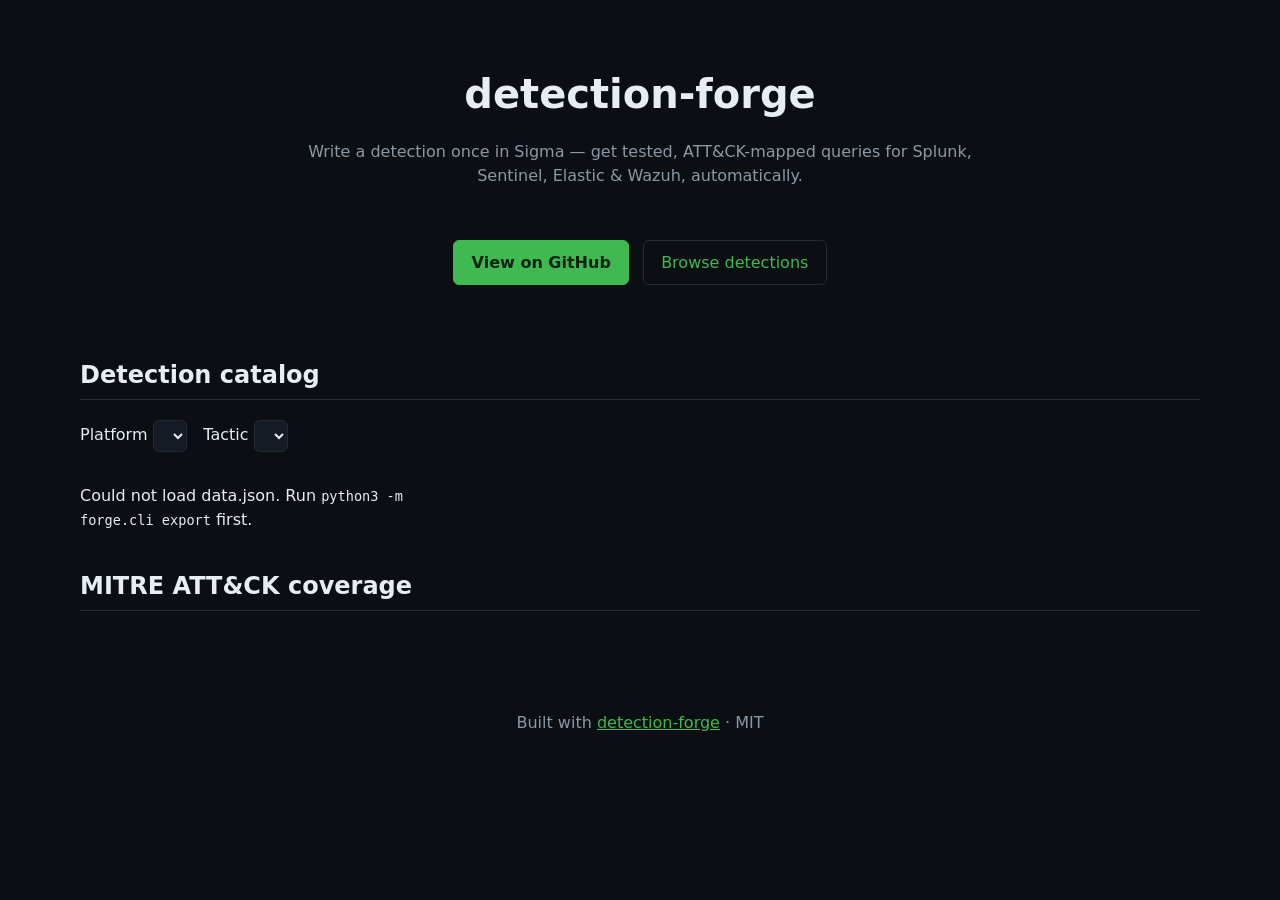
==== site/index.html @ a0d6781b "feat: add static website (hero, catalog, ATT&CK heatmap) Co-Authored-By: Claude Opus 4.8 <noreply@an" ====
<!doctype html>
<html lang="en">
<head>
  <meta charset="utf-8">
  <meta name="viewport" content="width=device-width, initial-scale=1">
  <title>detection-forge — Detection-as-Code catalog</title>
  <link rel="stylesheet" href="assets/styles.css">
</head>
<body>
  <header class="hero">
    <h1>detection-forge</h1>
    <p class="tagline">Write a detection once in Sigma — get tested, ATT&amp;CK-mapped queries for Splunk, Sentinel, Elastic &amp; Wazuh, automatically.</p>
    <div id="stats" class="stats"></div>
    <div class="cta">
      <a class="btn primary" href="https://github.com/shulankpatel/detection-forge">View on GitHub</a>
      <a class="btn" href="#catalog-section">Browse detections</a>
    </div>
  </header>
  <main>
    <section id="catalog-section">
      <h2>Detection catalog</h2>
      <div class="filters">
        <label>Platform <select id="filter-platform"></select></label>
        <label>Tactic <select id="filter-tactic"></select></label>
      </div>
      <div id="catalog" class="grid"></div>
    </section>
    <section id="coverage-section">
      <h2>MITRE ATT&amp;CK coverage</h2>
      <div id="heatmap" class="heatmap"></div>
    </section>
  </main>
  <footer>
    <p>Built with <a href="https://github.com/shulankpatel/detection-forge">detection-forge</a> · MIT</p>
  </footer>
  <script src="assets/app.js"></script>
</body>
</html>
---- site/assets/styles.css ----
:root { --bg:#0b0f14; --panel:#141b24; --ink:#e6edf3; --muted:#8b98a5; --accent:#3fb950; --line:#222c38; }
* { box-sizing: border-box; }
body { margin:0; background:var(--bg); color:var(--ink); font:16px/1.5 system-ui, sans-serif; }
a { color:var(--accent); }
.hero { text-align:center; padding:4rem 1rem 2rem; }
.hero h1 { font-size:2.5rem; margin:0; }
.tagline { color:var(--muted); max-width:46rem; margin:1rem auto; }
.stats { display:flex; gap:1.5rem; justify-content:center; margin:1.5rem 0; flex-wrap:wrap; }
.stat { background:var(--panel); border:1px solid var(--line); border-radius:8px; padding:1rem 1.5rem; }
.stat .num { display:block; font-size:2rem; font-weight:700; color:var(--accent); }
.stat .lbl { color:var(--muted); font-size:.85rem; }
.btn { display:inline-block; padding:.6rem 1.1rem; border:1px solid var(--line); border-radius:6px; text-decoration:none; margin:.25rem; }
.btn.primary { background:var(--accent); color:#08240f; font-weight:600; border-color:var(--accent); }
main { max-width:72rem; margin:0 auto; padding:1rem; }
h2 { border-bottom:1px solid var(--line); padding-bottom:.4rem; }
.filters { display:flex; gap:1rem; margin:1rem 0; flex-wrap:wrap; }
.filters select { background:var(--panel); color:var(--ink); border:1px solid var(--line); border-radius:6px; padding:.4rem; }
.grid { display:grid; grid-template-columns:repeat(auto-fill,minmax(20rem,1fr)); gap:1rem; }
.card { background:var(--panel); border:1px solid var(--line); border-radius:10px; padding:1rem; cursor:pointer; }
.card.open { outline:1px solid var(--accent); }
.card header { display:flex; justify-content:space-between; font-size:.8rem; color:var(--muted); }
.platform { text-transform:uppercase; letter-spacing:.05em; }
.chips { margin-top:.5rem; }
.chip { display:inline-block; background:#0d2818; color:var(--accent); border-radius:4px; padding:.1rem .4rem; font-size:.75rem; margin:.1rem; font-family:monospace; }
.tabs { margin-top:1rem; }
.tab-bar { display:flex; flex-wrap:wrap; gap:.25rem; }
.tab-btn { background:var(--bg); color:var(--muted); border:1px solid var(--line); border-radius:5px; padding:.3rem .6rem; cursor:pointer; }
.tab-btn.active { color:var(--accent); border-color:var(--accent); }
.codewrap { position:relative; }
.copy { position:absolute; top:.4rem; right:.4rem; font-size:.75rem; cursor:pointer; background:var(--panel); color:var(--ink); border:1px solid var(--line); border-radius:4px; }
pre { background:#05080b; border:1px solid var(--line); border-radius:6px; padding:1rem; overflow:auto; }
code { font-family:ui-monospace,Menlo,monospace; font-size:.85rem; }
.note { color:var(--muted); font-style:italic; }
.heatmap { display:flex; gap:.75rem; overflow-x:auto; padding-bottom:1rem; }
.heatmap .col { min-width:9rem; }
.heatmap .col h4 { font-size:.8rem; color:var(--muted); }
.cell { background:var(--panel); border:1px solid var(--line); border-radius:6px; padding:.5rem; margin:.3rem 0; }
.cell .tid { display:block; font-family:monospace; color:var(--accent); font-size:.8rem; }
.cell .tname { font-size:.8rem; }
.cell.s1 { background:#10331d; } .cell.s2 { background:#15522b; } .cell.s3 { background:#1d7a3e; }
footer { text-align:center; color:var(--muted); padding:2rem; }
@media (max-width:600px){ .hero h1{font-size:2rem;} }
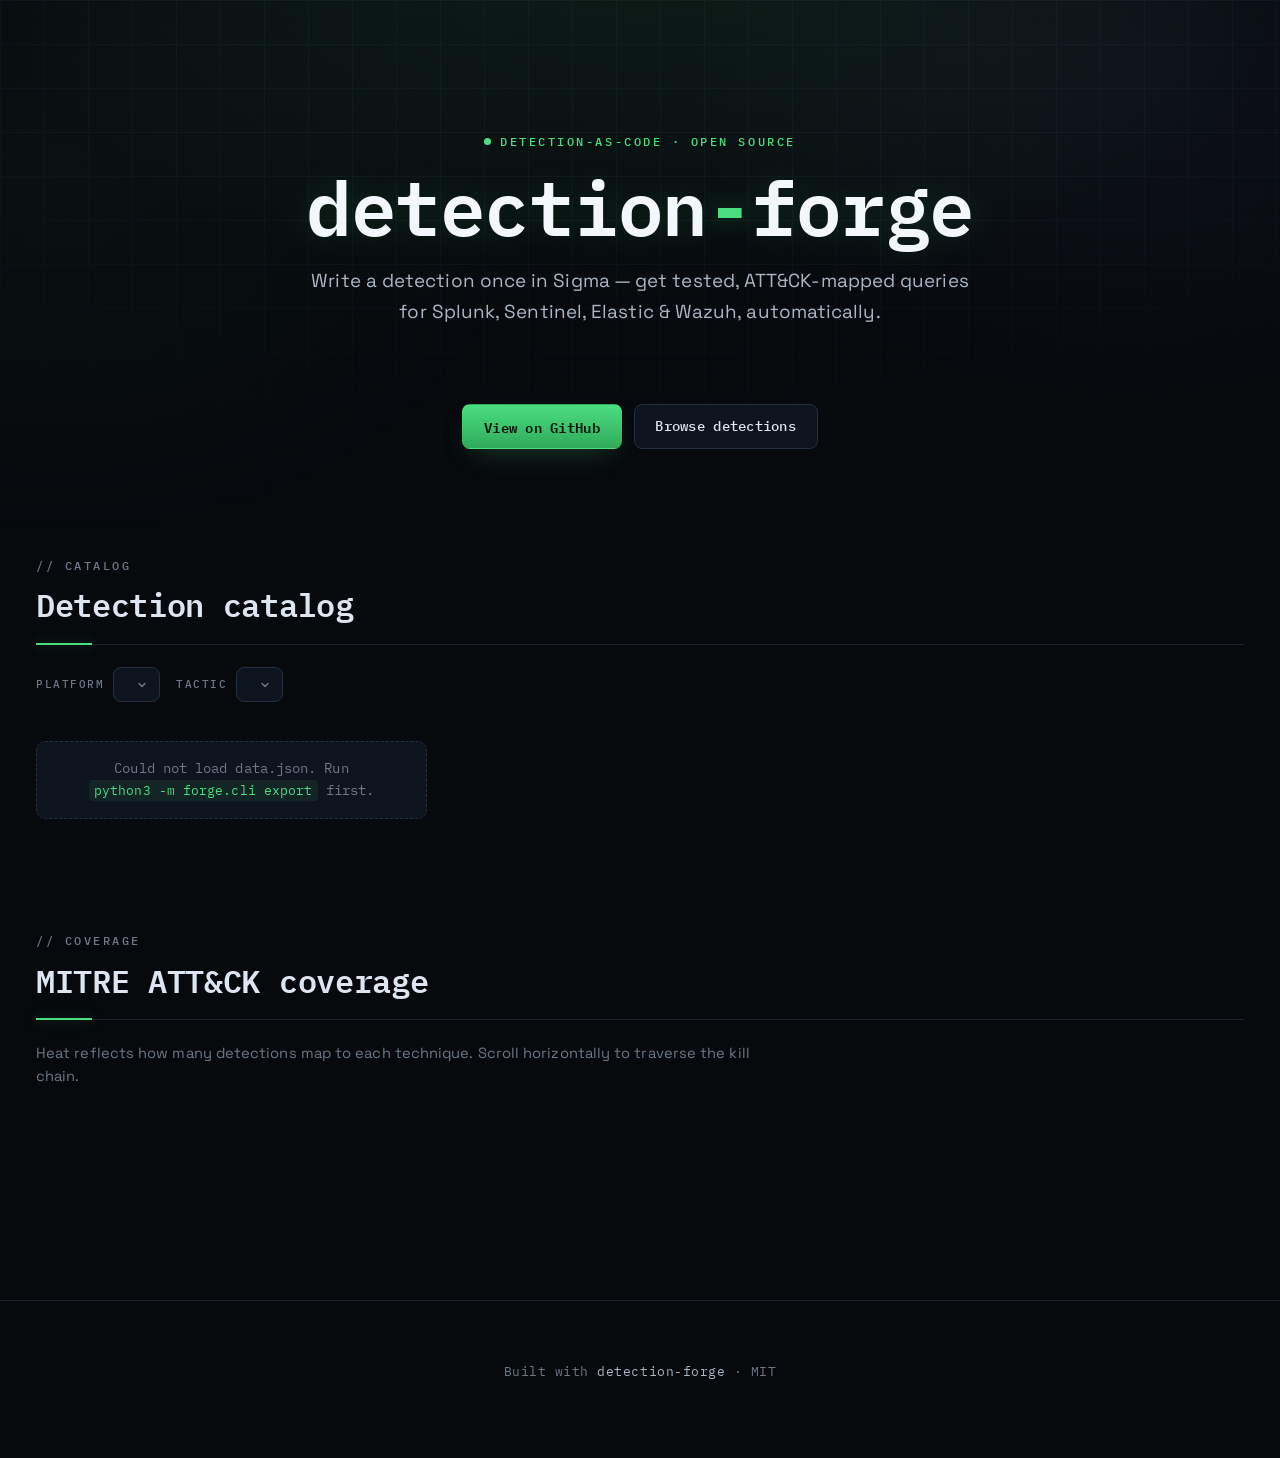
==== commit a899a0f8: "style: polish website to dark SOC theme (frontend-design) Threat Console aesthetic: phosphor-green a" ====
--- a/site/index.html
+++ b/site/index.html
@@ -4,12 +4,19 @@
   <meta charset="utf-8">
   <meta name="viewport" content="width=device-width, initial-scale=1">
   <title>detection-forge — Detection-as-Code catalog</title>
+  <meta name="description" content="Write a detection once in Sigma — get tested, ATT&CK-mapped queries for Splunk, Sentinel, Elastic and Wazuh, automatically.">
+  <link rel="preconnect" href="https://fonts.googleapis.com">
+  <link rel="preconnect" href="https://fonts.gstatic.com" crossorigin>
+  <link href="https://fonts.googleapis.com/css2?family=IBM+Plex+Mono:wght@400;500;600&family=Space+Grotesk:wght@400;500;600;700&display=swap" rel="stylesheet">
   <link rel="stylesheet" href="assets/styles.css">
 </head>
 <body>
+  <div class="bg-grid" aria-hidden="true"></div>
+  <div class="bg-glow" aria-hidden="true"></div>
   <header class="hero">
-    <h1>detection-forge</h1>
-    <p class="tagline">Write a detection once in Sigma — get tested, ATT&amp;CK-mapped queries for Splunk, Sentinel, Elastic &amp; Wazuh, automatically.</p>
+    <span class="eyebrow"><span class="pulse" aria-hidden="true"></span>detection-as-code &middot; open source</span>
+    <h1>detection<span class="hl">-</span>forge</h1>
+    <p class="tagline">Write a detection once in Sigma &mdash; get tested, ATT&amp;CK-mapped queries for Splunk, Sentinel, Elastic &amp; Wazuh, automatically.</p>
     <div id="stats" class="stats"></div>
     <div class="cta">
       <a class="btn primary" href="https://github.com/shulankpatel/detection-forge">View on GitHub</a>
@@ -18,6 +25,7 @@
   </header>
   <main>
     <section id="catalog-section">
+      <p class="eyebrow section-eyebrow">// catalog</p>
       <h2>Detection catalog</h2>
       <div class="filters">
         <label>Platform <select id="filter-platform"></select></label>
@@ -26,7 +34,9 @@
       <div id="catalog" class="grid"></div>
     </section>
     <section id="coverage-section">
+      <p class="eyebrow section-eyebrow">// coverage</p>
       <h2>MITRE ATT&amp;CK coverage</h2>
+      <p class="section-note">Heat reflects how many detections map to each technique. Scroll horizontally to traverse the kill chain.</p>
       <div id="heatmap" class="heatmap"></div>
     </section>
   </main>
--- a/site/assets/styles.css
+++ b/site/assets/styles.css
@@ -1,42 +1,620 @@
-:root { --bg:#0b0f14; --panel:#141b24; --ink:#e6edf3; --muted:#8b98a5; --accent:#3fb950; --line:#222c38; }
+/* ============================================================================
+   detection-forge — "Threat Console"
+   A dark SOC / terminal aesthetic. Phosphor-green accent, monospace headings,
+   layered near-black surfaces, scanline + grid atmosphere, heat-mapped coverage.
+   Data contract preserved: ids #stats #catalog #heatmap #filter-platform
+   #filter-tactic; classes .card .tabs .tab-bar .tab-btn(.active) .tab-body
+   .codewrap .copy .chip .cell(.s1/.s2/.s3) .platform .stat .num/.lbl .
+   ========================================================================== */
+
+:root {
+  /* Layered near-black surfaces (background -> raised panels) */
+  --bg:        #07090d;
+  --bg-2:      #0a0e14;
+  --panel:     #0e141d;
+  --panel-2:   #121a25;
+  --panel-hi:  #16202d;
+  --code-bg:   #05070a;
+
+  /* Ink */
+  --ink:       #dde6f0;
+  --ink-soft:  #aab6c4;
+  --muted:     #6b7888;
+  --faint:     #46505e;
+
+  /* Lines */
+  --line:      #1b2330;
+  --line-2:    #243042;
+
+  /* Confident single accent: phosphor green */
+  --accent:    #4ade80;
+  --accent-dim:#2faa5a;
+  --accent-ink:#04140a;
+  --accent-glow: rgba(74, 222, 128, .35);
+  --accent-wash: rgba(74, 222, 128, .08);
+
+  /* Severity / heat secondary (reserved for levels + hot cells) */
+  --warn:      #f0b429;
+  --crit:      #ff5d5d;
+
+  /* Syntax token tints (code blocks) */
+  --tok-key:   #7ee0a6;   /* keys / keywords */
+  --tok-str:   #e6c98a;   /* strings */
+  --tok-num:   #8fb6ff;   /* numbers / ids */
+  --tok-punc:  #5d6b7d;   /* punctuation */
+  --tok-cmt:   #4a5666;   /* comments */
+
+  --radius:    14px;
+  --radius-sm: 9px;
+  --maxw:      78rem;
+
+  --mono: "IBM Plex Mono", ui-monospace, "SF Mono", "Menlo", "Cascadia Code", monospace;
+  --sans: "Space Grotesk", ui-sans-serif, system-ui, -apple-system, "Segoe UI", sans-serif;
+
+  --shadow:    0 18px 50px -22px rgba(0,0,0,.85);
+  --shadow-lg: 0 30px 80px -28px rgba(0,0,0,.9);
+  --ease:      cubic-bezier(.22,.61,.36,1);
+}
+
 * { box-sizing: border-box; }
-body { margin:0; background:var(--bg); color:var(--ink); font:16px/1.5 system-ui, sans-serif; }
-a { color:var(--accent); }
-.hero { text-align:center; padding:4rem 1rem 2rem; }
-.hero h1 { font-size:2.5rem; margin:0; }
-.tagline { color:var(--muted); max-width:46rem; margin:1rem auto; }
-.stats { display:flex; gap:1.5rem; justify-content:center; margin:1.5rem 0; flex-wrap:wrap; }
-.stat { background:var(--panel); border:1px solid var(--line); border-radius:8px; padding:1rem 1.5rem; }
-.stat .num { display:block; font-size:2rem; font-weight:700; color:var(--accent); }
-.stat .lbl { color:var(--muted); font-size:.85rem; }
-.btn { display:inline-block; padding:.6rem 1.1rem; border:1px solid var(--line); border-radius:6px; text-decoration:none; margin:.25rem; }
-.btn.primary { background:var(--accent); color:#08240f; font-weight:600; border-color:var(--accent); }
-main { max-width:72rem; margin:0 auto; padding:1rem; }
-h2 { border-bottom:1px solid var(--line); padding-bottom:.4rem; }
-.filters { display:flex; gap:1rem; margin:1rem 0; flex-wrap:wrap; }
-.filters select { background:var(--panel); color:var(--ink); border:1px solid var(--line); border-radius:6px; padding:.4rem; }
-.grid { display:grid; grid-template-columns:repeat(auto-fill,minmax(20rem,1fr)); gap:1rem; }
-.card { background:var(--panel); border:1px solid var(--line); border-radius:10px; padding:1rem; cursor:pointer; }
-.card.open { outline:1px solid var(--accent); }
-.card header { display:flex; justify-content:space-between; font-size:.8rem; color:var(--muted); }
-.platform { text-transform:uppercase; letter-spacing:.05em; }
-.chips { margin-top:.5rem; }
-.chip { display:inline-block; background:#0d2818; color:var(--accent); border-radius:4px; padding:.1rem .4rem; font-size:.75rem; margin:.1rem; font-family:monospace; }
-.tabs { margin-top:1rem; }
-.tab-bar { display:flex; flex-wrap:wrap; gap:.25rem; }
-.tab-btn { background:var(--bg); color:var(--muted); border:1px solid var(--line); border-radius:5px; padding:.3rem .6rem; cursor:pointer; }
-.tab-btn.active { color:var(--accent); border-color:var(--accent); }
-.codewrap { position:relative; }
-.copy { position:absolute; top:.4rem; right:.4rem; font-size:.75rem; cursor:pointer; background:var(--panel); color:var(--ink); border:1px solid var(--line); border-radius:4px; }
-pre { background:#05080b; border:1px solid var(--line); border-radius:6px; padding:1rem; overflow:auto; }
-code { font-family:ui-monospace,Menlo,monospace; font-size:.85rem; }
-.note { color:var(--muted); font-style:italic; }
-.heatmap { display:flex; gap:.75rem; overflow-x:auto; padding-bottom:1rem; }
-.heatmap .col { min-width:9rem; }
-.heatmap .col h4 { font-size:.8rem; color:var(--muted); }
-.cell { background:var(--panel); border:1px solid var(--line); border-radius:6px; padding:.5rem; margin:.3rem 0; }
-.cell .tid { display:block; font-family:monospace; color:var(--accent); font-size:.8rem; }
-.cell .tname { font-size:.8rem; }
-.cell.s1 { background:#10331d; } .cell.s2 { background:#15522b; } .cell.s3 { background:#1d7a3e; }
-footer { text-align:center; color:var(--muted); padding:2rem; }
-@media (max-width:600px){ .hero h1{font-size:2rem;} }
+
+html { scroll-behavior: smooth; }
+
+body {
+  margin: 0;
+  background: var(--bg);
+  color: var(--ink);
+  font-family: var(--sans);
+  font-size: 16px;
+  line-height: 1.55;
+  letter-spacing: .005em;
+  -webkit-font-smoothing: antialiased;
+  text-rendering: optimizeLegibility;
+  overflow-x: hidden;
+}
+
+::selection { background: var(--accent-glow); color: #fff; }
+
+a { color: var(--accent); text-decoration: none; transition: color .18s var(--ease); }
+a:hover { color: #fff; }
+
+/* --- Atmospheric background layers ----------------------------------------- */
+.bg-grid {
+  position: fixed; inset: 0; z-index: -2; pointer-events: none;
+  background-image:
+    linear-gradient(var(--line) 1px, transparent 1px),
+    linear-gradient(90deg, var(--line) 1px, transparent 1px);
+  background-size: 44px 44px;
+  opacity: .35;
+  -webkit-mask-image: radial-gradient(120% 90% at 50% -10%, #000 35%, transparent 78%);
+          mask-image: radial-gradient(120% 90% at 50% -10%, #000 35%, transparent 78%);
+}
+.bg-glow {
+  position: fixed; inset: 0; z-index: -1; pointer-events: none;
+  background:
+    radial-gradient(60rem 38rem at 50% -6rem, rgba(74,222,128,.10), transparent 70%),
+    radial-gradient(40rem 30rem at 88% 8%, rgba(143,182,255,.05), transparent 70%),
+    radial-gradient(45rem 35rem at 5% 18%, rgba(74,222,128,.04), transparent 70%);
+}
+
+/* Faint scanline overlay across the whole page */
+body::after {
+  content: ""; position: fixed; inset: 0; z-index: 9999; pointer-events: none;
+  background: repeating-linear-gradient(
+    to bottom, rgba(255,255,255,.014) 0 1px, transparent 1px 3px);
+  mix-blend-mode: overlay; opacity: .5;
+}
+
+/* --- Shared bits ----------------------------------------------------------- */
+.eyebrow {
+  display: inline-flex; align-items: center; gap: .55rem;
+  font-family: var(--mono);
+  font-size: .72rem; font-weight: 500;
+  letter-spacing: .22em; text-transform: uppercase;
+  color: var(--accent);
+}
+.eyebrow .pulse {
+  width: 7px; height: 7px; border-radius: 50%;
+  background: var(--accent); box-shadow: 0 0 0 0 var(--accent-glow);
+  animation: pulse 2.4s var(--ease) infinite;
+}
+@keyframes pulse {
+  0%   { box-shadow: 0 0 0 0 var(--accent-glow); }
+  70%  { box-shadow: 0 0 0 8px rgba(74,222,128,0); }
+  100% { box-shadow: 0 0 0 0 rgba(74,222,128,0); }
+}
+
+/* --- Hero ------------------------------------------------------------------ */
+.hero {
+  position: relative;
+  text-align: center;
+  max-width: 56rem;
+  margin: 0 auto;
+  padding: clamp(4rem, 11vw, 8rem) 1.25rem 2.5rem;
+}
+.hero > * { animation: rise .7s var(--ease) both; }
+.hero .eyebrow { animation-delay: .02s; }
+.hero h1      { animation-delay: .08s; }
+.hero .tagline{ animation-delay: .16s; }
+.hero .stats  { animation-delay: .24s; }
+.hero .cta    { animation-delay: .32s; }
+@keyframes rise {
+  from { opacity: 0; transform: translateY(14px); }
+  to   { opacity: 1; transform: translateY(0); }
+}
+
+.hero h1 {
+  font-family: var(--mono);
+  font-weight: 600;
+  font-size: clamp(2.6rem, 8vw, 4.75rem);
+  line-height: .98;
+  letter-spacing: -.02em;
+  margin: 1.1rem 0 0;
+  color: #f3f7fb;
+  text-shadow: 0 0 38px rgba(74,222,128,.16);
+}
+.hero h1 .hl {
+  color: var(--accent);
+  text-shadow: 0 0 26px var(--accent-glow);
+}
+.tagline {
+  color: var(--ink-soft);
+  max-width: 42rem;
+  margin: 1.35rem auto 0;
+  font-size: clamp(1rem, 2.2vw, 1.18rem);
+  line-height: 1.6;
+}
+
+/* --- Stats (contract: .stat .num/.lbl) ------------------------------------- */
+.stats {
+  display: flex; gap: clamp(.6rem, 2vw, 1.1rem);
+  justify-content: center; flex-wrap: wrap;
+  margin: 2.4rem auto 0;
+}
+.stat {
+  position: relative;
+  min-width: 9.5rem;
+  background: linear-gradient(180deg, var(--panel-2), var(--panel));
+  border: 1px solid var(--line);
+  border-radius: var(--radius);
+  padding: 1.15rem 1.4rem 1rem;
+  overflow: hidden;
+  transition: transform .25s var(--ease), border-color .25s var(--ease);
+}
+.stat::before {  /* top status hairline */
+  content: ""; position: absolute; top: 0; left: 0; right: 0; height: 1px;
+  background: linear-gradient(90deg, transparent, var(--accent), transparent);
+  opacity: .55;
+}
+.stat:hover { transform: translateY(-3px); border-color: var(--line-2); }
+.stat .num {
+  display: block;
+  font-family: var(--mono);
+  font-size: 2.5rem; font-weight: 600; line-height: 1;
+  color: var(--accent);
+  font-variant-numeric: tabular-nums;
+  text-shadow: 0 0 22px var(--accent-glow);
+}
+.stat .lbl {
+  display: block; margin-top: .5rem;
+  color: var(--muted);
+  font-family: var(--mono);
+  font-size: .68rem; font-weight: 500;
+  letter-spacing: .16em; text-transform: uppercase;
+}
+
+/* --- Buttons --------------------------------------------------------------- */
+.cta { margin-top: 2.4rem; display: flex; gap: .75rem; justify-content: center; flex-wrap: wrap; }
+.btn {
+  display: inline-flex; align-items: center; gap: .4rem;
+  font-family: var(--mono);
+  font-size: .85rem; font-weight: 500; letter-spacing: .02em;
+  padding: .7rem 1.3rem;
+  border: 1px solid var(--line-2);
+  border-radius: 8px;
+  color: var(--ink);
+  background: var(--panel);
+  transition: transform .2s var(--ease), border-color .2s var(--ease),
+              background .2s var(--ease), box-shadow .2s var(--ease), color .2s var(--ease);
+}
+.btn:hover {
+  transform: translateY(-2px);
+  border-color: var(--accent-dim);
+  color: #fff;
+  box-shadow: 0 10px 30px -14px var(--accent-glow);
+}
+.btn.primary {
+  background: linear-gradient(180deg, var(--accent), var(--accent-dim));
+  color: var(--accent-ink);
+  font-weight: 600;
+  border-color: transparent;
+  box-shadow: 0 10px 30px -12px var(--accent-glow);
+}
+.btn.primary:hover {
+  color: var(--accent-ink);
+  box-shadow: 0 14px 38px -12px var(--accent-glow);
+  filter: brightness(1.06);
+}
+
+/* --- Layout / sections ----------------------------------------------------- */
+main {
+  max-width: var(--maxw);
+  margin: 0 auto;
+  padding: clamp(1.5rem, 5vw, 4rem) 1.25rem 2rem;
+}
+section { margin-bottom: clamp(3.5rem, 8vw, 6rem); }
+.section-eyebrow { color: var(--muted); margin: 0 0 .35rem; }
+.section-note {
+  color: var(--muted); font-size: .92rem; max-width: 46rem; margin: .6rem 0 1.6rem;
+}
+h2 {
+  font-family: var(--mono);
+  font-weight: 600; font-size: clamp(1.45rem, 3.4vw, 2rem);
+  letter-spacing: -.01em;
+  margin: 0 0 1.4rem;
+  padding-bottom: .85rem;
+  border-bottom: 1px solid var(--line);
+  position: relative;
+}
+h2::after {
+  content: ""; position: absolute; left: 0; bottom: -1px; width: 3.5rem; height: 2px;
+  background: var(--accent); box-shadow: 0 0 14px var(--accent-glow);
+}
+
+/* --- Filters --------------------------------------------------------------- */
+.filters { display: flex; gap: 1rem; margin: 0 0 1.6rem; flex-wrap: wrap; }
+.filters label {
+  display: inline-flex; align-items: center; gap: .55rem;
+  font-family: var(--mono);
+  font-size: .7rem; font-weight: 500; letter-spacing: .14em; text-transform: uppercase;
+  color: var(--muted);
+}
+.filters select {
+  appearance: none; -webkit-appearance: none;
+  background: var(--panel)
+    url("data:image/svg+xml;utf8,<svg xmlns='http://www.w3.org/2000/svg' width='12' height='12' viewBox='0 0 12 12'><path d='M3 4.5L6 7.5L9 4.5' stroke='%236b7888' stroke-width='1.4' fill='none' stroke-linecap='round' stroke-linejoin='round'/></svg>")
+    no-repeat right .7rem center;
+  color: var(--ink);
+  font-family: var(--mono); font-size: .82rem; letter-spacing: .01em; text-transform: none;
+  border: 1px solid var(--line-2);
+  border-radius: 8px;
+  padding: .5rem 2rem .5rem .8rem;
+  cursor: pointer;
+  transition: border-color .2s var(--ease), box-shadow .2s var(--ease);
+}
+.filters select:hover { border-color: var(--accent-dim); }
+.filters select:focus-visible {
+  outline: none; border-color: var(--accent);
+  box-shadow: 0 0 0 3px var(--accent-wash);
+}
+
+/* --- Catalog grid + cards (contract: .card .platform .chip ...) ------------ */
+.grid {
+  display: grid;
+  grid-template-columns: repeat(auto-fill, minmax(21rem, 1fr));
+  gap: 1.1rem;
+  align-items: start;
+}
+.card {
+  position: relative;
+  background: linear-gradient(180deg, var(--panel-2), var(--panel));
+  border: 1px solid var(--line);
+  border-radius: var(--radius);
+  padding: 1.25rem 1.3rem 1.3rem;
+  cursor: pointer;
+  overflow: hidden;
+  transition: transform .25s var(--ease), border-color .25s var(--ease),
+              box-shadow .25s var(--ease);
+}
+.card::before {  /* left accent rail, revealed on hover/open */
+  content: ""; position: absolute; left: 0; top: 0; bottom: 0; width: 3px;
+  background: linear-gradient(180deg, var(--accent), var(--accent-dim));
+  transform: scaleY(0); transform-origin: top;
+  transition: transform .3s var(--ease);
+  box-shadow: 0 0 16px var(--accent-glow);
+}
+.card:hover {
+  transform: translateY(-4px);
+  border-color: var(--line-2);
+  box-shadow: var(--shadow);
+}
+.card:hover::before { transform: scaleY(1); }
+.card.open {
+  border-color: var(--accent-dim);
+  box-shadow: var(--shadow-lg), 0 0 0 1px var(--accent-wash);
+  cursor: default;
+}
+.card.open::before { transform: scaleY(1); }
+
+.card header {
+  display: flex; align-items: center; justify-content: space-between; gap: .75rem;
+  margin-bottom: .85rem;
+}
+.platform {
+  font-family: var(--mono);
+  font-size: .66rem; font-weight: 600; letter-spacing: .14em; text-transform: uppercase;
+  padding: .25rem .55rem;
+  border-radius: 6px;
+  border: 1px solid var(--line-2);
+  color: var(--ink-soft);
+  background: var(--bg-2);
+}
+/* platform-specific accent dots (modifier class is the raw platform name) */
+.platform.windows { color: #8fb6ff; border-color: rgba(143,182,255,.3); }
+.platform.aws     { color: #f0b429; border-color: rgba(240,180,41,.3); }
+.platform.azure   { color: #5fc7ff; border-color: rgba(95,199,255,.3); }
+
+.level {
+  font-family: var(--mono);
+  font-size: .66rem; font-weight: 600; letter-spacing: .12em; text-transform: uppercase;
+  color: var(--muted);
+  display: inline-flex; align-items: center; gap: .4rem;
+}
+.level::before {
+  content: ""; width: 7px; height: 7px; border-radius: 2px;
+  background: currentColor; box-shadow: 0 0 9px currentColor;
+}
+/* severity coloring keyed off the data-level attribute set in app.js */
+.level[data-level="informational"] { color: #6b7888; }
+.level[data-level="low"]           { color: #5fc7ff; }
+.level[data-level="medium"]        { color: var(--warn); }
+.level[data-level="high"]          { color: #ff8a4c; }
+.level[data-level="critical"]      { color: var(--crit); }
+.level[data-empty] { display: none; }
+
+.card h3 {
+  font-family: var(--sans);
+  font-weight: 600; font-size: 1.12rem; line-height: 1.3;
+  margin: 0 0 .5rem; color: #f1f5f9;
+}
+.desc {
+  color: var(--ink-soft);
+  font-size: .9rem; line-height: 1.55;
+  margin: 0;
+  display: -webkit-box; -webkit-line-clamp: 3; -webkit-box-orient: vertical; overflow: hidden;
+}
+.card.open .desc { -webkit-line-clamp: unset; }
+
+.chips { margin-top: .85rem; display: flex; flex-wrap: wrap; gap: .4rem; }
+.chip {
+  display: inline-block;
+  font-family: var(--mono);
+  font-size: .72rem; font-weight: 500; letter-spacing: .02em;
+  color: var(--accent);
+  background: var(--accent-wash);
+  border: 1px solid rgba(74,222,128,.22);
+  border-radius: 6px;
+  padding: .2rem .5rem;
+  transition: background .18s var(--ease), border-color .18s var(--ease);
+}
+.card:hover .chip { border-color: rgba(74,222,128,.4); }
+
+/* --- Tabs (contract: .tabs .tab-bar .tab-btn(.active) .tab-body) ----------- */
+.tabs { margin-top: 1.2rem; }
+.tab-bar {
+  display: flex; flex-wrap: wrap; gap: .35rem;
+  padding-bottom: .85rem;
+  border-bottom: 1px solid var(--line);
+  margin-bottom: 1rem;
+}
+.tab-btn {
+  font-family: var(--mono);
+  font-size: .76rem; font-weight: 500; letter-spacing: .02em;
+  color: var(--muted);
+  background: transparent;
+  border: 1px solid transparent;
+  border-radius: 7px;
+  padding: .38rem .7rem;
+  cursor: pointer;
+  transition: color .18s var(--ease), background .18s var(--ease),
+              border-color .18s var(--ease);
+}
+.tab-btn:hover { color: var(--ink); background: var(--panel-hi); }
+.tab-btn.active {
+  color: var(--accent-ink);
+  background: var(--accent);
+  border-color: var(--accent);
+  box-shadow: 0 6px 18px -8px var(--accent-glow);
+}
+.tab-btn:focus-visible { outline: none; box-shadow: 0 0 0 3px var(--accent-wash); }
+
+.tab-body { animation: fade .25s var(--ease) both; }
+@keyframes fade { from { opacity: 0; transform: translateY(4px); } to { opacity: 1; transform: none; } }
+.tab-body h4 {
+  font-family: var(--mono);
+  font-size: .72rem; font-weight: 600; letter-spacing: .14em; text-transform: uppercase;
+  color: var(--muted);
+  margin: 1.2rem 0 .55rem;
+}
+.tab-body h4:first-child { margin-top: 0; }
+
+/* --- Code blocks (contract: .codewrap .copy + pre/code) -------------------- */
+.codewrap {
+  position: relative;
+  border: 1px solid var(--line-2);
+  border-radius: var(--radius-sm);
+  overflow: hidden;
+  background: var(--code-bg);
+}
+.codewrap::before {  /* faux terminal window dots */
+  content: ""; position: absolute; top: .72rem; left: .9rem;
+  width: 9px; height: 9px; border-radius: 50%;
+  background: #2c3744;
+  box-shadow: 16px 0 0 #2c3744, 32px 0 0 #2c3744,
+              0 0 0 1px rgba(255,255,255,.02);
+}
+.copy {
+  position: absolute; top: .55rem; right: .55rem; z-index: 2;
+  font-family: var(--mono);
+  font-size: .68rem; font-weight: 500; letter-spacing: .08em; text-transform: uppercase;
+  color: var(--ink-soft);
+  background: var(--panel-hi);
+  border: 1px solid var(--line-2);
+  border-radius: 6px;
+  padding: .3rem .6rem;
+  cursor: pointer;
+  transition: color .18s var(--ease), border-color .18s var(--ease), background .18s var(--ease);
+}
+.copy:hover { color: var(--accent); border-color: var(--accent-dim); background: var(--panel-2); }
+.copy:focus-visible { outline: none; box-shadow: 0 0 0 3px var(--accent-wash); }
+
+pre {
+  margin: 0;
+  padding: 2.5rem 1.1rem 1.1rem;
+  overflow: auto;
+  background: transparent;
+  border: 0;
+  max-height: 30rem;
+  scrollbar-width: thin;
+  scrollbar-color: var(--line-2) transparent;
+}
+pre::-webkit-scrollbar { height: 9px; width: 9px; }
+pre::-webkit-scrollbar-thumb { background: var(--line-2); border-radius: 99px; }
+pre::-webkit-scrollbar-track { background: transparent; }
+code {
+  font-family: var(--mono);
+  font-size: .82rem; line-height: 1.65;
+  color: var(--ink-soft);
+  white-space: pre;
+}
+/* Syntax token tints (spans injected by app.js highlight()) */
+.tok-key  { color: var(--tok-key); }
+.tok-str  { color: var(--tok-str); }
+.tok-num  { color: var(--tok-num); }
+.tok-punc { color: var(--tok-punc); font-weight: 600; }
+.tok-cmt  { color: var(--tok-cmt); font-style: italic; }
+
+.note, .empty {
+  font-family: var(--mono);
+  color: var(--muted);
+  font-size: .85rem; line-height: 1.6;
+  background: var(--panel);
+  border: 1px dashed var(--line-2);
+  border-radius: var(--radius-sm);
+  padding: 1rem 1.1rem;
+}
+.empty { text-align: center; }
+.note code, .empty code {
+  color: var(--accent); background: var(--accent-wash);
+  padding: .1rem .35rem; border-radius: 4px;
+}
+
+/* --- ATT&CK heatmap (contract: #heatmap .col .cell(.s1/.s2/.s3) .tid .tname) */
+.heatmap {
+  display: flex; gap: .85rem;
+  overflow-x: auto;
+  padding: .25rem .25rem 1.4rem;
+  scrollbar-width: thin;
+  scrollbar-color: var(--line-2) transparent;
+  -webkit-mask-image: linear-gradient(90deg, transparent 0, #000 1.2rem, #000 calc(100% - 1.2rem), transparent 100%);
+          mask-image: linear-gradient(90deg, transparent 0, #000 1.2rem, #000 calc(100% - 1.2rem), transparent 100%);
+}
+.heatmap::-webkit-scrollbar { height: 9px; }
+.heatmap::-webkit-scrollbar-thumb { background: var(--line-2); border-radius: 99px; }
+
+.heatmap .col {
+  flex: 0 0 auto;
+  min-width: 11rem;
+  display: flex; flex-direction: column; gap: .5rem;
+}
+.heatmap .col h4 {
+  font-family: var(--mono);
+  font-size: .67rem; font-weight: 600; letter-spacing: .12em; text-transform: uppercase;
+  color: var(--ink-soft);
+  margin: 0 0 .35rem;
+  padding-bottom: .55rem;
+  border-bottom: 1px solid var(--line);
+  white-space: nowrap;
+}
+
+.cell {
+  position: relative;
+  border: 1px solid var(--line);
+  border-radius: 10px;
+  padding: .65rem .7rem;
+  background: var(--panel);
+  transition: transform .2s var(--ease), border-color .2s var(--ease), box-shadow .2s var(--ease);
+  cursor: default;
+  overflow: hidden;
+}
+.cell:hover { transform: translateY(-2px) scale(1.012); }
+.cell .tid {
+  display: block;
+  font-family: var(--mono);
+  font-size: .76rem; font-weight: 600; letter-spacing: .02em;
+  color: var(--accent);
+  margin-bottom: .15rem;
+}
+.cell .tname {
+  display: block;
+  font-size: .78rem; line-height: 1.35;
+  color: var(--ink-soft);
+}
+
+/* Heat ramp: dim slate -> green -> bright phosphor. Hottest cells glow. */
+.cell.s1 {
+  background: linear-gradient(180deg, rgba(74,222,128,.07), rgba(74,222,128,.03));
+  border-color: rgba(74,222,128,.22);
+}
+.cell.s2 {
+  background: linear-gradient(180deg, rgba(74,222,128,.18), rgba(74,222,128,.08));
+  border-color: rgba(74,222,128,.4);
+}
+.cell.s2 .tname { color: #d6f5e1; }
+.cell.s3 {
+  background: linear-gradient(180deg, rgba(74,222,128,.34), rgba(74,222,128,.16));
+  border-color: rgba(74,222,128,.7);
+  box-shadow: 0 0 22px -4px var(--accent-glow), inset 0 0 0 1px rgba(74,222,128,.18);
+}
+.cell.s3 .tid   { color: #eaffef; text-shadow: 0 0 12px var(--accent-glow); }
+.cell.s3 .tname { color: #f1fff5; }
+.cell.s3:hover  { box-shadow: 0 0 30px -2px var(--accent-glow); }
+
+/* --- Footer ---------------------------------------------------------------- */
+footer {
+  text-align: center;
+  color: var(--muted);
+  font-family: var(--mono);
+  font-size: .8rem; letter-spacing: .04em;
+  padding: 3rem 1.25rem 4rem;
+  border-top: 1px solid var(--line);
+  margin-top: 2rem;
+}
+footer a { color: var(--ink-soft); }
+footer a:hover { color: var(--accent); }
+
+/* --- Focus baseline (a11y) ------------------------------------------------- */
+a:focus-visible, .card:focus-visible {
+  outline: 2px solid var(--accent);
+  outline-offset: 3px;
+  border-radius: 6px;
+}
+
+/* --- Responsive ------------------------------------------------------------ */
+@media (max-width: 760px) {
+  .grid { grid-template-columns: 1fr; }
+  .stat { min-width: 8rem; flex: 1 1 8rem; }
+}
+@media (max-width: 560px) {
+  body { font-size: 15px; }
+  .hero { padding-top: 4.5rem; }
+  .stats { gap: .55rem; }
+  .stat { padding: .9rem 1rem .85rem; }
+  .stat .num { font-size: 2rem; }
+  .cta { flex-direction: column; align-items: stretch; }
+  .btn { justify-content: center; }
+  .filters { flex-direction: column; align-items: stretch; }
+  .filters label { justify-content: space-between; }
+  .filters select { flex: 1; }
+  .bg-grid { background-size: 32px 32px; }
+}
+
+/* --- Reduced motion -------------------------------------------------------- */
+@media (prefers-reduced-motion: reduce) {
+  *, *::before, *::after {
+    animation-duration: .001ms !important;
+    animation-iteration-count: 1 !important;
+    transition-duration: .001ms !important;
+    scroll-behavior: auto !important;
+  }
+}
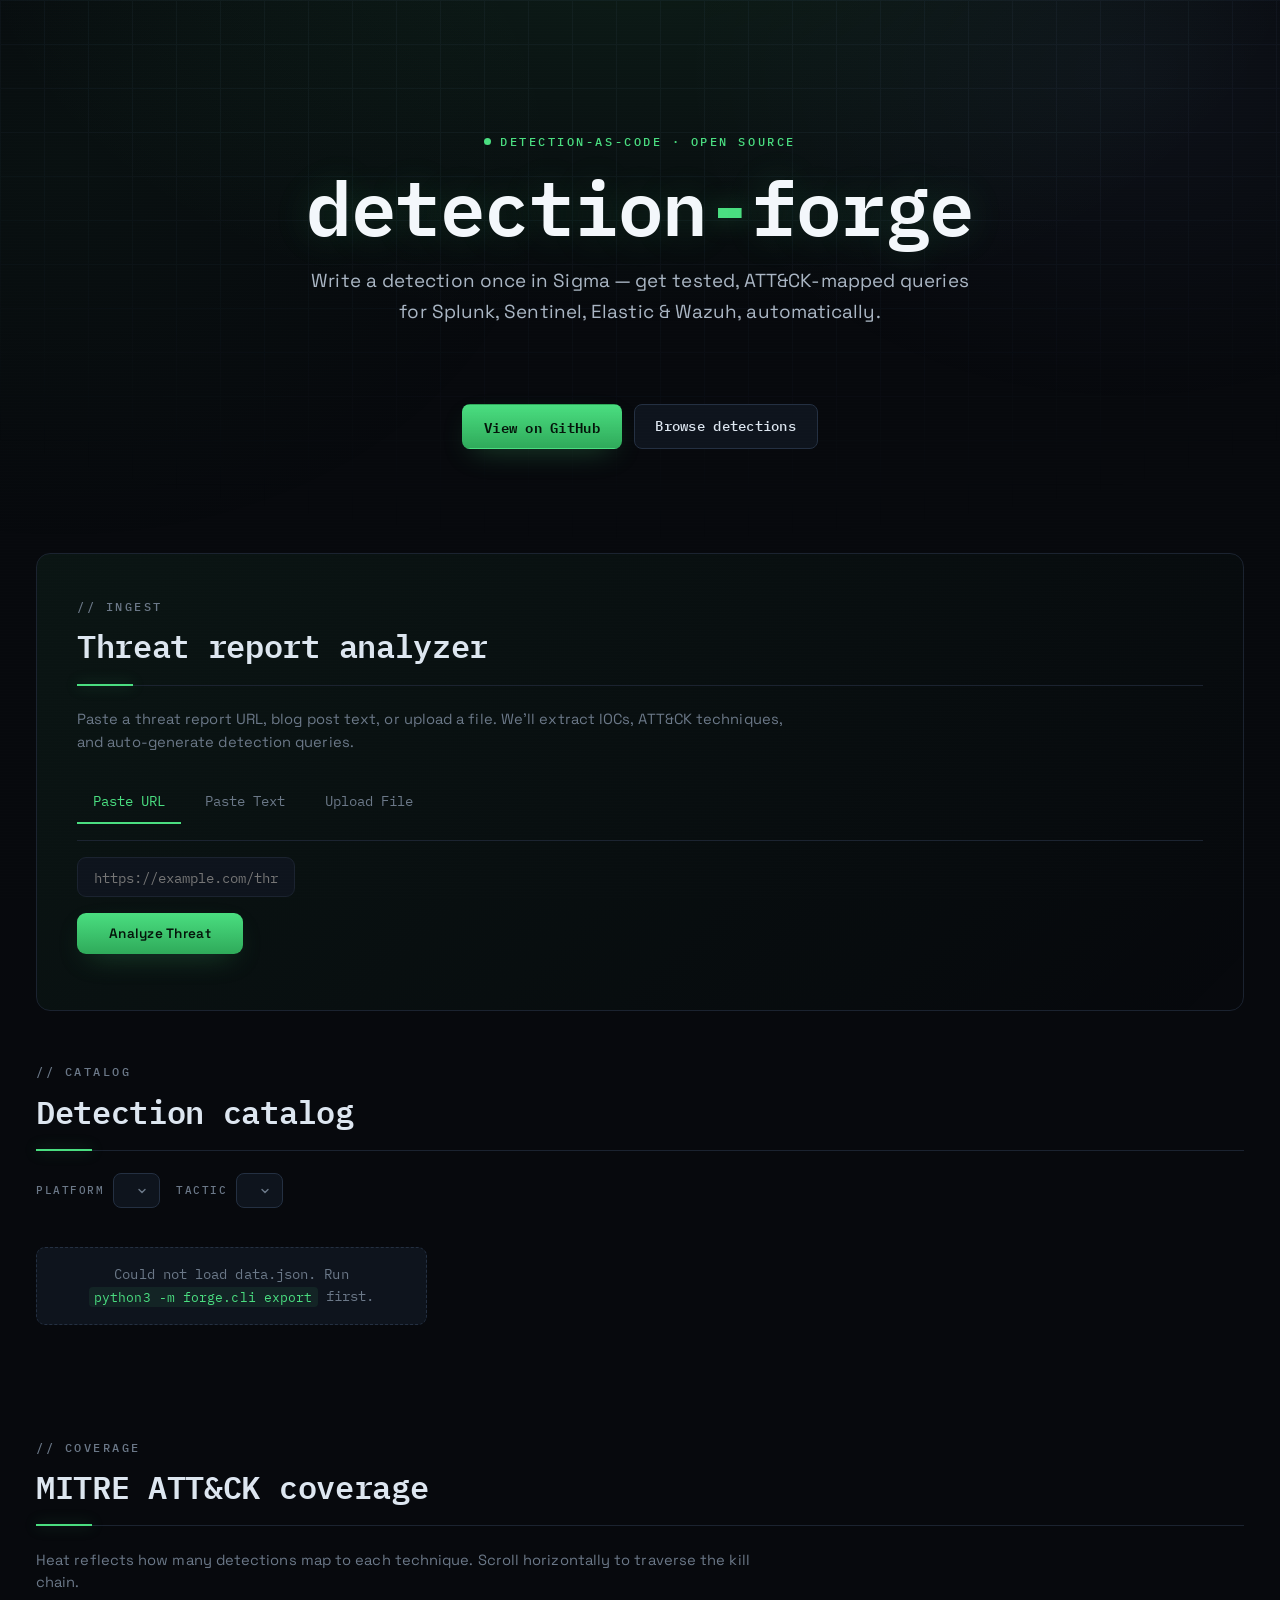
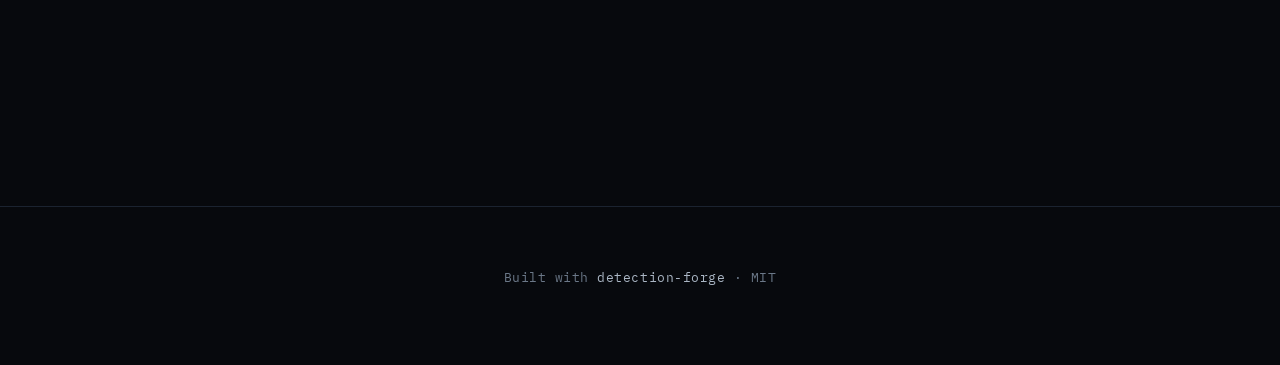
==== commit e37c2636: "feat: add web UI for threat report ingestion New feature allows users to: 1. Paste a threat report U" ====
--- a/site/index.html
+++ b/site/index.html
@@ -24,6 +24,30 @@
     </div>
   </header>
   <main>
+    <section id="ingest-section">
+      <p class="eyebrow section-eyebrow">// ingest</p>
+      <h2>Threat report analyzer</h2>
+      <p class="section-note">Paste a threat report URL, blog post text, or upload a file. We'll extract IOCs, ATT&CK techniques, and auto-generate detection queries.</p>
+      <div class="ingest-form">
+        <div class="ingest-tabs">
+          <button class="ingest-tab-btn active" data-tab="url-tab">Paste URL</button>
+          <button class="ingest-tab-btn" data-tab="text-tab">Paste Text</button>
+          <button class="ingest-tab-btn" data-tab="file-tab">Upload File</button>
+        </div>
+        <div id="url-tab" class="ingest-tab active">
+          <input type="url" id="ingest-url" placeholder="https://example.com/threat-report" />
+        </div>
+        <div id="text-tab" class="ingest-tab">
+          <textarea id="ingest-text" placeholder="Paste threat report text or HTML here..."></textarea>
+        </div>
+        <div id="file-tab" class="ingest-tab">
+          <input type="file" id="ingest-file" accept=".html,.txt,.md" />
+        </div>
+        <button class="btn primary ingest-submit">Analyze Threat</button>
+        <div id="ingest-status" class="ingest-status"></div>
+      </div>
+      <div id="ingest-results" class="ingest-results" hidden></div>
+    </section>
     <section id="catalog-section">
       <p class="eyebrow section-eyebrow">// catalog</p>
       <h2>Detection catalog</h2>
--- a/site/assets/styles.css
+++ b/site/assets/styles.css
@@ -590,6 +590,143 @@
   border-radius: 6px;
 }
 
+/* --- Threat Ingestion Form ------------------------------------------------ */
+#ingest-section {
+  background: linear-gradient(135deg, rgba(74,222,128,.06) 0%, transparent 100%);
+  border: 1px solid var(--line);
+  border-radius: var(--radius);
+  padding: 2.5rem;
+  margin-bottom: 3rem;
+}
+
+.ingest-form {
+  display: flex;
+  flex-direction: column;
+  gap: 1rem;
+  margin-top: 1.5rem;
+}
+
+.ingest-tabs {
+  display: flex;
+  gap: .5rem;
+  border-bottom: 1px solid var(--line);
+  padding-bottom: 1rem;
+}
+
+.ingest-tab-btn {
+  padding: .75rem 1rem;
+  background: transparent;
+  border: none;
+  color: var(--muted);
+  cursor: pointer;
+  font-family: var(--mono);
+  font-size: .9rem;
+  border-bottom: 2px solid transparent;
+  transition: all .18s var(--ease);
+}
+
+.ingest-tab-btn.active {
+  color: var(--accent);
+  border-bottom-color: var(--accent);
+}
+
+.ingest-tab { display: none; }
+.ingest-tab.active { display: block; }
+
+#ingest-url, #ingest-text {
+  padding: 1rem;
+  background: var(--panel);
+  border: 1px solid var(--line);
+  border-radius: var(--radius-sm);
+  color: var(--ink);
+  font-family: var(--mono);
+  font-size: .9rem;
+  line-height: 1.4;
+}
+
+#ingest-url { height: 2.5rem; }
+#ingest-text { height: 8rem; resize: vertical; min-height: 4rem; }
+
+#ingest-file {
+  padding: 1rem;
+  background: var(--panel);
+  border: 2px dashed var(--line);
+  border-radius: var(--radius-sm);
+  cursor: pointer;
+}
+
+.ingest-submit {
+  align-self: flex-start;
+  padding: .75rem 2rem;
+  background: var(--accent);
+  color: var(--accent-ink);
+  border: none;
+  border-radius: var(--radius-sm);
+  cursor: pointer;
+  font-family: var(--sans);
+  font-weight: 600;
+  transition: all .18s var(--ease);
+}
+
+.ingest-submit:hover {
+  background: #fff;
+  box-shadow: 0 0 20px var(--accent-glow);
+}
+
+.ingest-status {
+  font-size: .9rem;
+  line-height: 1.4;
+}
+
+.ingest-status .loading::before {
+  content: "⟳ ";
+  animation: spin .8s linear infinite;
+}
+
+.ingest-status .success { color: var(--accent); }
+.ingest-status .error { color: var(--crit); }
+
+.ingest-results {
+  background: var(--panel);
+  border: 1px solid var(--line);
+  border-radius: var(--radius);
+  padding: 1.5rem;
+  margin-top: 1rem;
+}
+
+.ingest-rule-card {
+  display: flex;
+  flex-direction: column;
+  gap: 1rem;
+}
+
+.ingest-rule-card h3 {
+  margin: 0;
+  font-size: 1.5rem;
+  color: var(--accent);
+}
+
+.ingest-meta {
+  display: flex;
+  flex-wrap: wrap;
+  gap: 1.5rem;
+  padding: 1rem;
+  background: var(--panel-hi);
+  border-radius: var(--radius-sm);
+  font-size: .85rem;
+}
+
+.ingest-meta div {
+  display: flex;
+  flex-direction: column;
+  gap: .25rem;
+}
+
+@keyframes spin {
+  from { transform: rotate(0deg); }
+  to { transform: rotate(360deg); }
+}
+
 /* --- Responsive ------------------------------------------------------------ */
 @media (max-width: 760px) {
   .grid { grid-template-columns: 1fr; }
